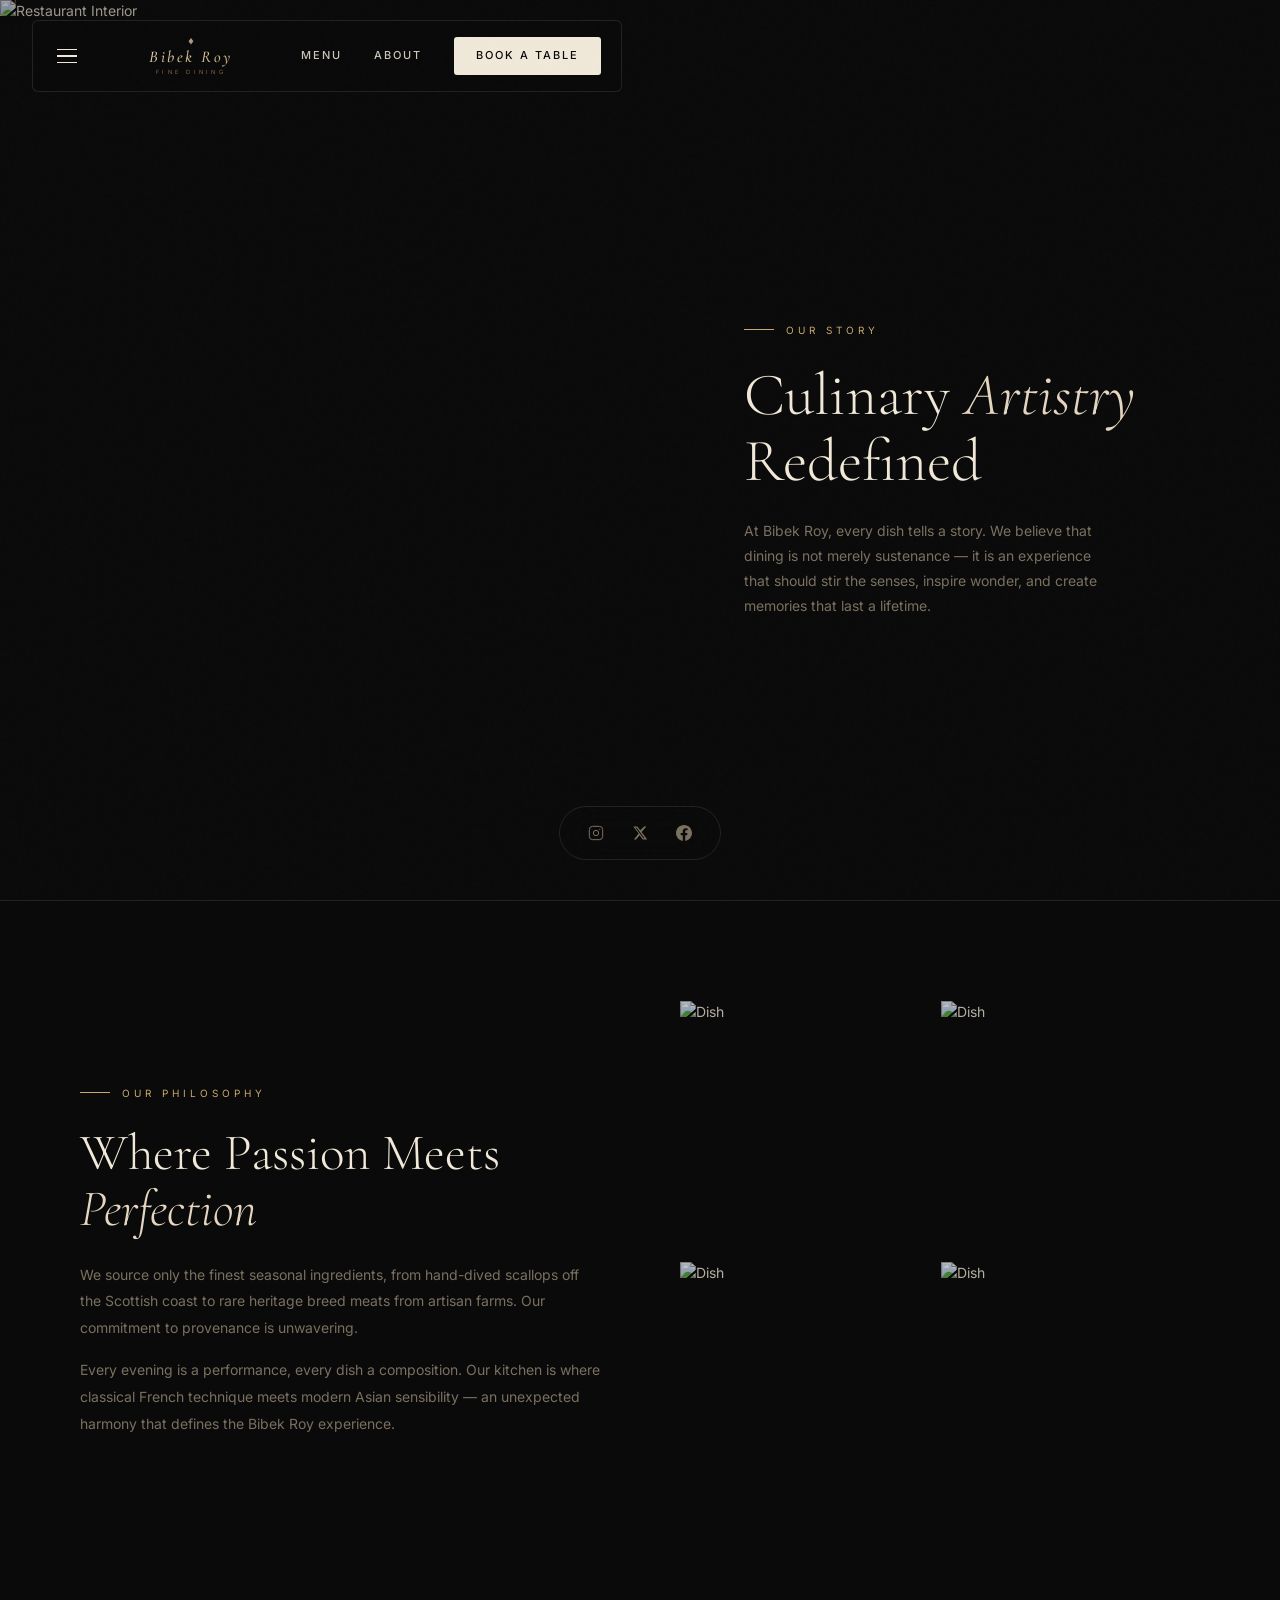
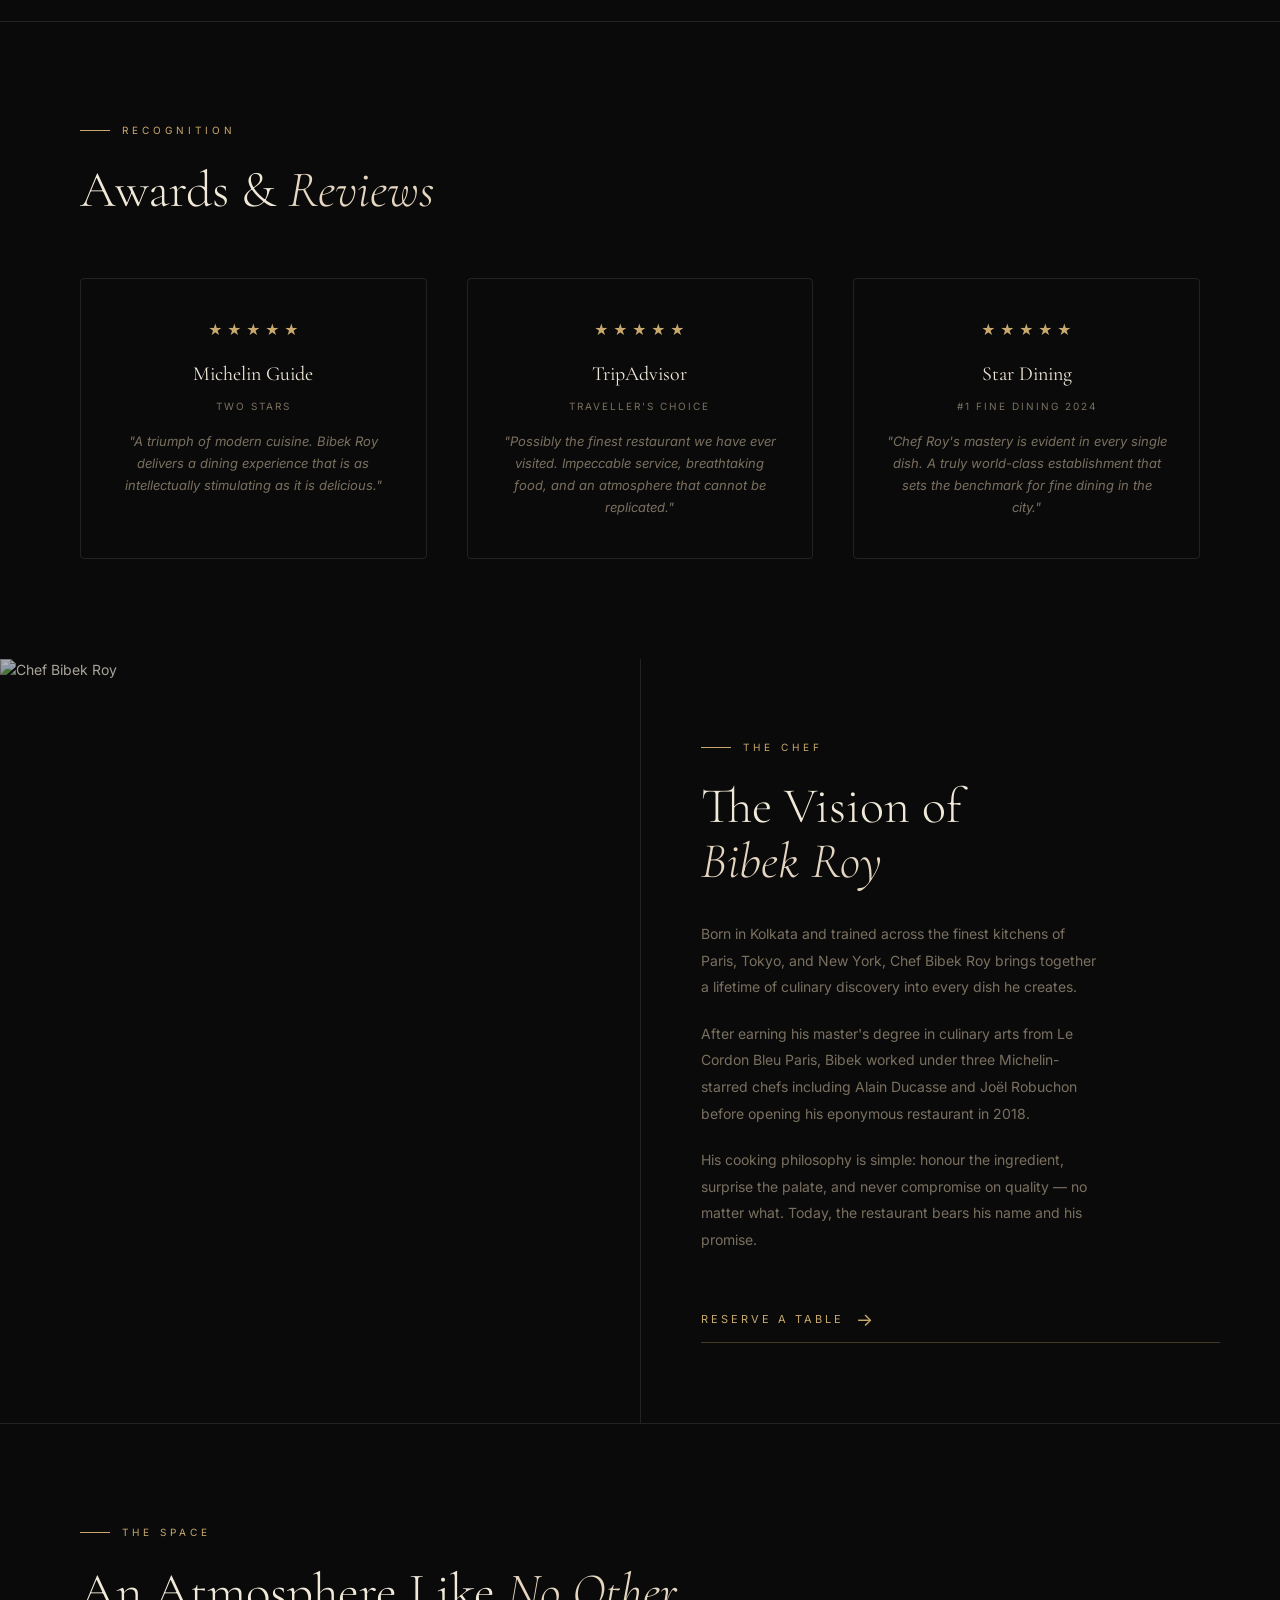
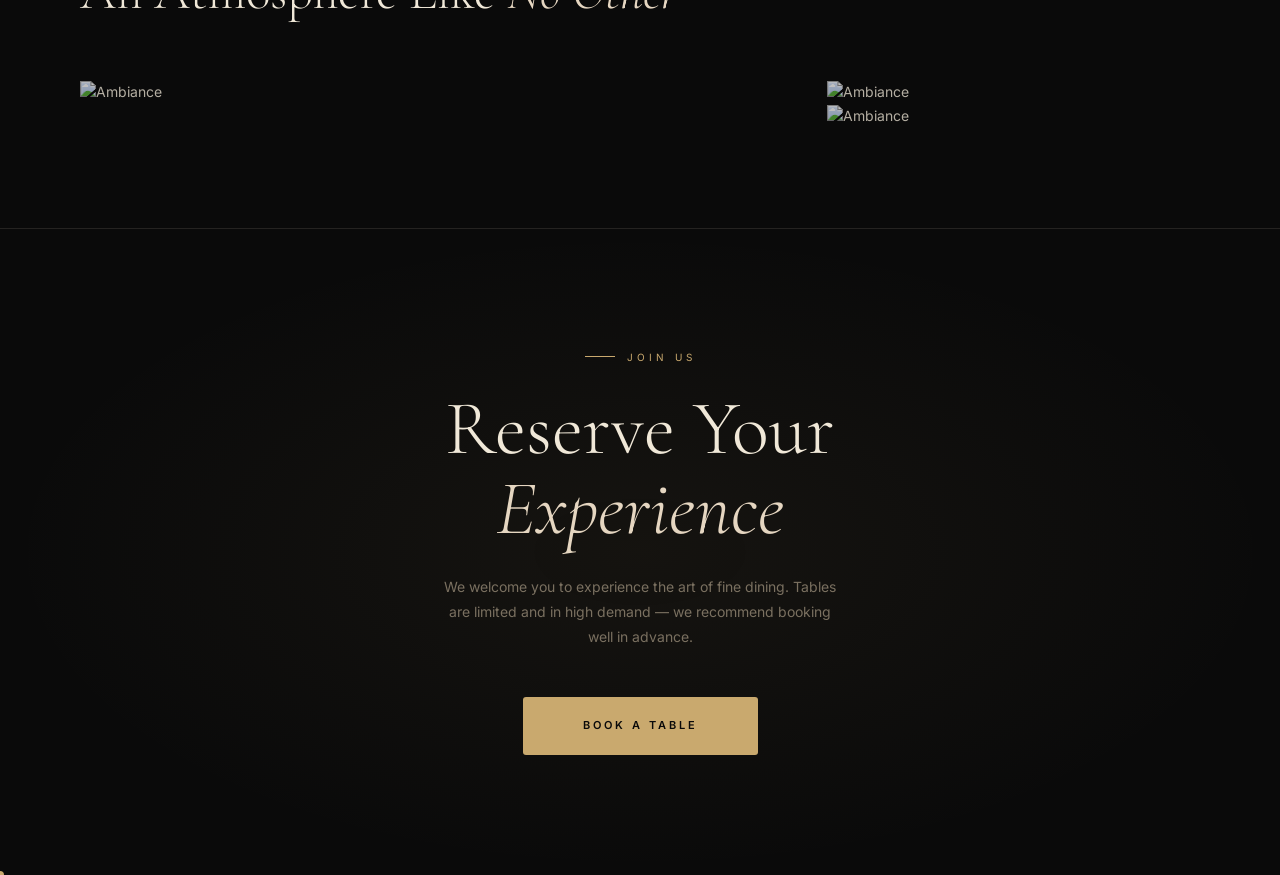
==== about.html @ 065e0c4d "Add files via upload" ====
<!DOCTYPE html>
<html lang="en">
<head>
  <meta charset="UTF-8">
  <meta name="viewport" content="width=device-width, initial-scale=1.0">
  <meta name="description" content="About Bibek Roy Fine Dining – Our story, our philosophy, our awards. Discover the passion behind every plate.">
  <title>About – Bibek Roy Fine Dining</title>
  <link rel="preconnect" href="https://fonts.googleapis.com">
  <link rel="preconnect" href="https://fonts.gstatic.com" crossorigin>
  <link href="https://fonts.googleapis.com/css2?family=Cormorant+Garamond:ital,wght@0,300;0,400;0,500;0,600;0,700;1,300;1,400;1,500&family=Inter:wght@300;400;500;600&family=EB+Garamond:ital,wght@0,400;0,500;1,400&display=swap" rel="stylesheet">
  <link rel="stylesheet" href="styles.css">
</head>
<body>

  <!-- Navigation -->
  <nav class="nav" id="main-nav">
    <div class="nav-inner">
      <button class="nav-hamburger" id="hamburger-btn" aria-label="Open menu">
        <span></span>
        <span></span>
        <span></span>
      </button>
      <a href="index.html" class="nav-logo">
        <svg class="logo-svg" viewBox="0 0 220 60" xmlns="http://www.w3.org/2000/svg">
          <defs>
            <linearGradient id="logoGrad" x1="0%" y1="0%" x2="100%" y2="100%">
              <stop offset="0%" style="stop-color:#E5D6C1"/>
              <stop offset="100%" style="stop-color:#C9A96E"/>
            </linearGradient>
          </defs>
          <line x1="10" y1="12" x2="60" y2="12" stroke="url(#logoGrad)" stroke-width="0.7" opacity="0.6"/>
          <line x1="160" y1="12" x2="210" y2="12" stroke="url(#logoGrad)" stroke-width="0.7" opacity="0.6"/>
          <polygon points="110,8 113,12 110,16 107,12" fill="url(#logoGrad)" opacity="0.8"/>
          <text x="110" y="37" font-family="Cormorant Garamond, serif" font-size="20" font-weight="500" font-style="italic" fill="url(#logoGrad)" text-anchor="middle" letter-spacing="3">Bibek Roy</text>
          <text x="110" y="52" font-family="Inter, sans-serif" font-size="7" font-weight="300" fill="#A08060" text-anchor="middle" letter-spacing="4">FINE DINING</text>
          <line x1="10" y1="57" x2="60" y2="57" stroke="url(#logoGrad)" stroke-width="0.5" opacity="0.4"/>
          <line x1="160" y1="57" x2="210" y2="57" stroke="url(#logoGrad)" stroke-width="0.5" opacity="0.4"/>
        </svg>
      </a>
      <div class="nav-links">
        <a href="menu.html" class="nav-link">MENU</a>
        <a href="about.html" class="nav-link">ABOUT</a>
        <a href="reservation.html" class="nav-btn">BOOK A TABLE</a>
      </div>
    </div>
  </nav>

  <!-- Full-Screen Menu Overlay -->
  <div class="menu-overlay" id="menu-overlay">
    <button class="menu-overlay-close" id="menu-overlay-close" aria-label="Close menu">✕</button>
    <div class="menu-overlay-inner">
      <nav class="menu-overlay-nav">
        <a href="index.html" class="overlay-link">Home</a>
        <a href="menu.html" class="overlay-link">Menu</a>
        <a href="about.html" class="overlay-link">About</a>
        <a href="reservation.html" class="overlay-link">Reservation</a>
      </nav>
      <div class="overlay-info">
        <p>Mon–Sun: 12:00 – 23:00</p>
        <p>+1 (555) 234-5678</p>
        <p>12 Gourmet Lane, New York</p>
      </div>
      <div class="overlay-social">
        <a href="#" aria-label="Instagram">
          <svg viewBox="0 0 24 24" fill="none" stroke="currentColor" stroke-width="1.5"><rect x="2" y="2" width="20" height="20" rx="5"/><circle cx="12" cy="12" r="4"/><circle cx="17.5" cy="6.5" r="0.8" fill="currentColor" stroke="none"/></svg>
        </a>
        <a href="#" aria-label="Twitter">
          <svg viewBox="0 0 24 24" fill="currentColor"><path d="M18.244 2.25h3.308l-7.227 8.26 8.502 11.24H16.17l-4.714-6.231-5.401 6.231H2.736l7.324-9.06L2 2.25h6.016l4.27 5.65 5.958-5.65Zm-1.161 17.52h1.833L7.084 4.126H5.117Z"/></svg>
        </a>
      </div>
    </div>
    <div class="overlay-image-side">
      <img src="images/ambiance_2.png" alt="Restaurant ambiance" loading="lazy">
    </div>
  </div>

  <!-- About Hero -->
  <section class="about-hero">
    <div class="about-hero-image">
      <img src="images/restaurant_interior.png" alt="Restaurant Interior">
    </div>
    <div class="about-hero-content">
      <span class="section-tag">OUR STORY</span>
      <h1>Culinary <em>Artistry</em><br>Redefined</h1>
      <p>At Bibek Roy, every dish tells a story. We believe that dining is not merely sustenance — it is an experience that should stir the senses, inspire wonder, and create memories that last a lifetime.</p>
    </div>
  </section>

  <!-- Philosophy Section -->
  <section style="padding: 100px 80px; border-top: 1px solid var(--border-subtle); display: grid; grid-template-columns: 1fr 1fr; gap: 80px; align-items: center;">
    <div class="reveal">
      <span class="section-tag">OUR PHILOSOPHY</span>
      <h2 style="font-family: var(--font-serif); font-size: clamp(36px, 4vw, 52px); font-weight: 300; color: var(--text-cream); line-height: 1.1; margin-bottom: 24px;">Where Passion Meets <em style="font-style:italic; color:var(--text-gold-light)">Perfection</em></h2>
      <p style="font-size: 14px; color: var(--text-muted); line-height: 1.9; margin-bottom: 16px;">We source only the finest seasonal ingredients, from hand-dived scallops off the Scottish coast to rare heritage breed meats from artisan farms. Our commitment to provenance is unwavering.</p>
      <p style="font-size: 14px; color: var(--text-muted); line-height: 1.9;">Every evening is a performance, every dish a composition. Our kitchen is where classical French technique meets modern Asian sensibility — an unexpected harmony that defines the Bibek Roy experience.</p>
    </div>
    <div class="reveal reveal-delay-2">
      <div style="display: grid; grid-template-columns: 1fr 1fr; gap: 2px;">
        <div style="overflow: hidden; aspect-ratio: 1;">
          <img src="images/dish_pasta.png" alt="Dish" style="width:100%; height:100%; object-fit:cover; filter:brightness(0.75); transition: transform 0.7s ease;">
        </div>
        <div style="overflow: hidden; aspect-ratio: 1;">
          <img src="images/dish_steak.png" alt="Dish" style="width:100%; height:100%; object-fit:cover; filter:brightness(0.75); transition: transform 0.7s ease;">
        </div>
        <div style="overflow: hidden; aspect-ratio: 1;">
          <img src="images/dish_seafood.png" alt="Dish" style="width:100%; height:100%; object-fit:cover; filter:brightness(0.75); transition: transform 0.7s ease;">
        </div>
        <div style="overflow: hidden; aspect-ratio: 1;">
          <img src="images/dish_cocktail.png" alt="Dish" style="width:100%; height:100%; object-fit:cover; filter:brightness(0.75); transition: transform 0.7s ease;">
        </div>
      </div>
    </div>
  </section>

  <!-- Awards Section -->
  <section class="awards-section">
    <div class="section-header reveal">
      <span class="section-tag">RECOGNITION</span>
      <h2>Awards & <em>Reviews</em></h2>
    </div>
    <div class="awards-grid">
      <div class="award-card reveal">
        <div class="award-stars">
          <span>★</span><span>★</span><span>★</span><span>★</span><span>★</span>
        </div>
        <div class="award-name">Michelin Guide</div>
        <div class="award-source" style="margin-bottom:16px;">TWO STARS</div>
        <p style="font-size:13px; color:var(--text-muted); line-height:1.7; font-style:italic;">"A triumph of modern cuisine. Bibek Roy delivers a dining experience that is as intellectually stimulating as it is delicious."</p>
      </div>
      <div class="award-card reveal reveal-delay-1">
        <div class="award-stars">
          <span>★</span><span>★</span><span>★</span><span>★</span><span>★</span>
        </div>
        <div class="award-name">TripAdvisor</div>
        <div class="award-source" style="margin-bottom:16px;">TRAVELLER'S CHOICE</div>
        <p style="font-size:13px; color:var(--text-muted); line-height:1.7; font-style:italic;">"Possibly the finest restaurant we have ever visited. Impeccable service, breathtaking food, and an atmosphere that cannot be replicated."</p>
      </div>
      <div class="award-card reveal reveal-delay-2">
        <div class="award-stars">
          <span>★</span><span>★</span><span>★</span><span>★</span><span>★</span>
        </div>
        <div class="award-name">Star Dining</div>
        <div class="award-source" style="margin-bottom:16px;">#1 FINE DINING 2024</div>
        <p style="font-size:13px; color:var(--text-muted); line-height:1.7; font-style:italic;">"Chef Roy's mastery is evident in every single dish. A truly world-class establishment that sets the benchmark for fine dining in the city."</p>
      </div>
    </div>
  </section>

  <!-- Our Story Section -->
  <section class="story-section">
    <div class="story-image">
      <img src="images/chef.png" alt="Chef Bibek Roy">
    </div>
    <div class="story-content">
      <span class="section-tag">THE CHEF</span>
      <h2>The Vision of<br><em>Bibek Roy</em></h2>
      <p>Born in Kolkata and trained across the finest kitchens of Paris, Tokyo, and New York, Chef Bibek Roy brings together a lifetime of culinary discovery into every dish he creates.</p>
      <p>After earning his master's degree in culinary arts from Le Cordon Bleu Paris, Bibek worked under three Michelin-starred chefs including Alain Ducasse and Joël Robuchon before opening his eponymous restaurant in 2018.</p>
      <p>His cooking philosophy is simple: honour the ingredient, surprise the palate, and never compromise on quality — no matter what. Today, the restaurant bears his name and his promise.</p>
      <a href="reservation.html" style="display:inline-flex; align-items:center; gap:12px; margin-top:32px; font-size:11px; letter-spacing:3px; color:var(--text-gold); border-bottom:1px solid var(--border-gold); padding-bottom:8px; transition:all 0.4s; text-decoration:none;">
        RESERVE A TABLE <span style="font-size:18px;">→</span>
      </a>
    </div>
  </section>

  <!-- Ambiance Section -->
  <section style="padding: 100px 80px; border-top: 1px solid var(--border-subtle);">
    <div class="section-header reveal">
      <span class="section-tag">THE SPACE</span>
      <h2>An Atmosphere Like <em>No Other</em></h2>
    </div>
    <div style="display: grid; grid-template-columns: 2fr 1fr; gap: 2px; margin-top: 60px;">
      <div style="overflow:hidden; max-height:500px;">
        <img src="images/ambiance_1.png" alt="Ambiance" style="width:100%; height:100%; object-fit:cover; filter:brightness(0.75); transition:transform 0.7s ease;" class="reveal" onmouseover="this.style.transform='scale(1.04)'" onmouseout="this.style.transform='scale(1)'">
      </div>
      <div style="display:flex; flex-direction:column; gap:2px;">
        <div style="overflow:hidden; flex:1;">
          <img src="images/ambiance_2.png" alt="Ambiance" style="width:100%; height:100%; object-fit:cover; filter:brightness(0.75); transition:transform 0.7s ease;" onmouseover="this.style.transform='scale(1.04)'" onmouseout="this.style.transform='scale(1)'">
        </div>
        <div style="overflow:hidden; flex:1;">
          <img src="images/ambiance_3.png" alt="Ambiance" style="width:100%; height:100%; object-fit:cover; filter:brightness(0.75); transition:transform 0.7s ease;" onmouseover="this.style.transform='scale(1.04)'" onmouseout="this.style.transform='scale(1)'">
        </div>
      </div>
    </div>
  </section>

  <!-- CTA Section -->
  <section style="padding: 120px 80px; text-align:center; border-top: 1px solid var(--border-subtle); background: radial-gradient(ellipse at center, rgba(201,169,110,0.06) 0%, transparent 70%);">
    <span class="section-tag reveal" style="justify-content:center;">JOIN US</span>
    <h2 class="reveal" style="font-family:var(--font-serif); font-size:clamp(48px, 6vw, 80px); font-weight:300; color:var(--text-cream); line-height:1.05; margin-bottom:24px;">Reserve Your<br><em style="font-style:italic; color:var(--text-gold-light)">Experience</em></h2>
    <p class="reveal" style="font-size:14px; color:var(--text-muted); max-width:400px; margin:0 auto 48px; line-height:1.8;">We welcome you to experience the art of fine dining. Tables are limited and in high demand — we recommend booking well in advance.</p>
    <a href="reservation.html" class="reveal" style="display:inline-block; background:var(--text-gold); color:var(--bg-primary); padding:20px 60px; font-family:var(--font-sans); font-size:11px; font-weight:600; letter-spacing:3px; border-radius:3px; transition:all 0.4s; text-decoration:none;" onmouseover="this.style.background='var(--text-gold-light)'; this.style.transform='translateY(-3px)'; this.style.boxShadow='0 20px 60px rgba(201,169,110,0.3)'" onmouseout="this.style.background='var(--text-gold)'; this.style.transform='none'; this.style.boxShadow='none'">BOOK A TABLE</a>
  </section>

  <!-- Social Sidebar -->
  <div class="social-sidebar">
    <a href="#" class="social-icon" aria-label="Instagram">
      <svg viewBox="0 0 24 24" fill="none" stroke="currentColor" stroke-width="1.5"><rect x="2" y="2" width="20" height="20" rx="5"/><circle cx="12" cy="12" r="4"/><circle cx="17.5" cy="6.5" r="0.8" fill="currentColor" stroke="none"/></svg>
    </a>
    <a href="#" class="social-icon" aria-label="Twitter/X">
      <svg viewBox="0 0 24 24" fill="currentColor"><path d="M18.244 2.25h3.308l-7.227 8.26 8.502 11.24H16.17l-4.714-6.231-5.401 6.231H2.736l7.324-9.06L2 2.25h6.016l4.27 5.65 5.958-5.65Zm-1.161 17.52h1.833L7.084 4.126H5.117Z"/></svg>
    </a>
    <a href="#" class="social-icon" aria-label="Facebook">
      <svg viewBox="0 0 24 24" fill="currentColor"><path d="M24 12.073c0-6.627-5.373-12-12-12s-12 5.373-12 12c0 5.99 4.388 10.954 10.125 11.854v-8.385H7.078v-3.47h3.047V9.43c0-3.007 1.792-4.669 4.533-4.669 1.312 0 2.686.235 2.686.235v2.953H15.83c-1.491 0-1.956.925-1.956 1.874v2.25h3.328l-.532 3.47h-2.796v8.385C19.612 23.027 24 18.062 24 12.073z"/></svg>
    </a>
  </div>


  <!-- Custom Cursor -->
  <div class="custom-cursor" id="cursor"></div>
  <div class="custom-cursor-ring" id="cursor-ring"></div>

  <script src="script.js"></script>
</body>
</html>
---- styles.css ----
/* ===========================
   BIBEK ROY – FINE DINING
   Global Styles & Design System
   =========================== */

:root {
  --bg-primary: #0a0a0a;
  --bg-secondary: #111111;
  --bg-card: #141414;
  --text-cream: #F0E8D8;
  --text-gold: #C9A96E;
  --text-gold-light: #E5D6C1;
  --text-muted: #7a7060;
  --text-white: #ffffff;
  --border-subtle: rgba(229, 214, 193, 0.12);
  --border-gold: rgba(201, 169, 110, 0.3);
  --font-serif: 'Cormorant Garamond', 'EB Garamond', Georgia, serif;
  --font-sans: 'Inter', -apple-system, sans-serif;
  --nav-height: 80px;
  --transition-base: 0.4s cubic-bezier(0.25, 0.46, 0.45, 0.94);
  --transition-slow: 0.7s cubic-bezier(0.25, 0.46, 0.45, 0.94);
}

*, *::before, *::after {
  box-sizing: border-box;
  margin: 0;
  padding: 0;
}

html {
  scroll-behavior: smooth;
}

body {
  background-color: var(--bg-primary);
  color: var(--text-cream);
  font-family: var(--font-sans);
  font-size: 14px;
  font-weight: 400;
  line-height: 1.6;
  overflow-x: hidden;
  -webkit-font-smoothing: antialiased;
  -moz-osx-font-smoothing: grayscale;
}

/* Grain texture overlay */
body::before {
  content: '';
  position: fixed;
  inset: 0;
  background-image: url("data:image/svg+xml,%3Csvg viewBox='0 0 256 256' xmlns='http://www.w3.org/2000/svg'%3E%3Cfilter id='noise'%3E%3CfeTurbulence type='fractalNoise' baseFrequency='0.9' numOctaves='4' stitchTiles='stitch'/%3E%3C/filter%3E%3Crect width='100%25' height='100%25' filter='url(%23noise)' opacity='0.04'/%3E%3C/svg%3E");
  pointer-events: none;
  z-index: 9999;
  opacity: 0.4;
}

img {
  display: block;
  max-width: 100%;
}

a {
  color: inherit;
  text-decoration: none;
}

/* =====================
   NAVIGATION
   ===================== */

.nav {
  position: fixed;
  top: 0;
  left: 0;
  right: 0;
  z-index: 100;
  height: var(--nav-height);
  padding: 20px 32px;
  display: flex;
  align-items: flex-start;
  pointer-events: none;
}

.nav-inner {
  display: inline-flex;
  align-items: center;
  gap: 20px;
  background: rgba(10, 10, 10, 0.88);
  backdrop-filter: blur(20px);
  -webkit-backdrop-filter: blur(20px);
  border: 1px solid var(--border-subtle);
  border-radius: 6px;
  padding: 10px 20px;
  pointer-events: all;
}

.nav-hamburger {
  background: none;
  border: none;
  cursor: pointer;
  padding: 4px;
  display: flex;
  flex-direction: column;
  gap: 5px;
  flex-shrink: 0;
}

.nav-hamburger span {
  display: block;
  width: 20px;
  height: 1.5px;
  background: var(--text-cream);
  transition: var(--transition-base);
  transform-origin: center;
}

.nav-hamburger.active span:nth-child(1) {
  transform: translateY(6.5px) rotate(45deg);
}
.nav-hamburger.active span:nth-child(2) {
  opacity: 0;
  transform: scaleX(0);
}
.nav-hamburger.active span:nth-child(3) {
  transform: translateY(-6.5px) rotate(-45deg);
}

.nav-logo {
  flex: 1;
  display: flex;
  align-items: center;
}

.logo-svg {
  width: 180px;
  height: 50px;
}

.nav-links {
  display: flex;
  align-items: center;
  gap: 32px;
  flex-shrink: 0;
}

.nav-link {
  font-family: var(--font-sans);
  font-size: 11px;
  font-weight: 500;
  letter-spacing: 2px;
  color: var(--text-cream);
  opacity: 0.85;
  transition: opacity var(--transition-base);
  position: relative;
}

.nav-link::after {
  content: '';
  position: absolute;
  bottom: -3px;
  left: 0;
  width: 0;
  height: 1px;
  background: var(--text-gold);
  transition: width var(--transition-base);
}

.nav-link:hover {
  opacity: 1;
}

.nav-link:hover::after {
  width: 100%;
}

.nav-btn {
  font-family: var(--font-sans);
  font-size: 11px;
  font-weight: 500;
  letter-spacing: 2px;
  color: var(--bg-primary);
  background: var(--text-cream);
  padding: 10px 22px;
  border-radius: 3px;
  transition: all var(--transition-base);
  white-space: nowrap;
}

.nav-btn:hover {
  background: var(--text-gold);
  color: var(--bg-primary);
  transform: translateY(-1px);
}

/* =====================
   MENU OVERLAY
   ===================== */

.menu-overlay {
  position: fixed;
  inset: 0;
  z-index: 200;
  display: grid;
  grid-template-columns: 1fr 1fr;
  background: var(--bg-primary);
  opacity: 0;
  pointer-events: none;
  transition: opacity var(--transition-slow);
}

.menu-overlay.open {
  opacity: 1;
  pointer-events: all;
}

.menu-overlay-inner {
  display: flex;
  flex-direction: column;
  justify-content: center;
  padding: 80px;
  gap: 48px;
}

.menu-overlay-close {
  position: absolute;
  top: 32px;
  right: 32px;
  background: none;
  border: none;
  color: var(--text-cream);
  font-size: 24px;
  cursor: pointer;
  opacity: 0.7;
  transition: opacity var(--transition-base), transform var(--transition-base);
  z-index: 10;
}

.menu-overlay-close:hover {
  opacity: 1;
  transform: rotate(90deg);
}

.menu-overlay-nav {
  display: flex;
  flex-direction: column;
  gap: 8px;
}

.overlay-link {
  font-family: var(--font-serif);
  font-size: clamp(40px, 6vw, 72px);
  font-weight: 300;
  color: var(--text-cream);
  letter-spacing: -1px;
  line-height: 1.1;
  position: relative;
  display: inline-block;
  transition: color var(--transition-base);
  transform: translateX(0);
  transition: transform var(--transition-base), color var(--transition-base);
}

.overlay-link::before {
  content: attr(data-num);
  font-family: var(--font-sans);
  font-size: 11px;
  color: var(--text-gold);
  letter-spacing: 2px;
  position: absolute;
  left: 0;
  top: 50%;
  transform: translateY(-50%) translateX(-30px);
  opacity: 0;
  transition: var(--transition-base);
}

.overlay-link:hover {
  color: var(--text-gold);
  transform: translateX(20px);
}

.overlay-info {
  display: flex;
  flex-direction: column;
  gap: 6px;
  border-top: 1px solid var(--border-subtle);
  padding-top: 24px;
  font-size: 12px;
  letter-spacing: 1px;
  color: var(--text-muted);
}

.overlay-social {
  display: flex;
  gap: 20px;
}

.overlay-social a {
  width: 40px;
  height: 40px;
  border: 1px solid var(--border-subtle);
  border-radius: 50%;
  display: flex;
  align-items: center;
  justify-content: center;
  color: var(--text-muted);
  transition: all var(--transition-base);
}

.overlay-social a svg {
  width: 16px;
  height: 16px;
}

.overlay-social a:hover {
  border-color: var(--text-gold);
  color: var(--text-gold);
}

.overlay-image-side {
  overflow: hidden;
}

.overlay-image-side img {
  width: 100%;
  height: 100%;
  object-fit: cover;
  opacity: 0.7;
}

/* =====================
   HERO SECTION
   ===================== */

.hero {
  display: grid;
  grid-template-columns: 65% 35%;
  min-height: 100vh;
  padding-top: 0;
}

.hero-left {
  position: relative;
  overflow: hidden;
  min-height: 100vh;
}

.hero-bg-image {
  position: absolute;
  inset: 0;
  width: 100%;
  height: 100%;
  object-fit: cover;
  transition: transform 8s ease;
}

.hero-left:hover .hero-bg-image {
  transform: scale(1.04);
}

.hero-left::after {
  content: '';
  position: absolute;
  inset: 0;
  background: linear-gradient(
    to bottom,
    rgba(0,0,0,0.1) 0%,
    rgba(0,0,0,0.3) 50%,
    rgba(0,0,0,0.7) 100%
  );
}

.hero-text-block {
  position: absolute;
  bottom: 80px;
  left: 60px;
  z-index: 2;
}

.hero-eyebrow {
  font-family: var(--font-sans);
  font-size: 11px;
  letter-spacing: 4px;
  color: var(--text-gold);
  display: block;
  margin-bottom: 16px;
  opacity: 0;
  transform: translateY(20px);
  animation: fadeUp 1s 0.5s forwards;
}

.hero-title {
  font-family: var(--font-serif);
  font-size: clamp(60px, 8vw, 110px);
  font-weight: 300;
  line-height: 0.95;
  color: var(--text-cream);
  letter-spacing: -2px;
  opacity: 0;
  transform: translateY(30px);
  animation: fadeUp 1s 0.8s forwards;
}

.hero-title em {
  font-style: italic;
  color: var(--text-gold-light);
}

.hero-scroll-indicator {
  position: absolute;
  bottom: 40px;
  right: 40px;
  z-index: 2;
  display: flex;
  flex-direction: column;
  align-items: center;
  gap: 8px;
  opacity: 0;
  animation: fadeIn 1s 1.5s forwards;
}

.hero-scroll-indicator span {
  font-size: 9px;
  letter-spacing: 3px;
  color: var(--text-muted);
  writing-mode: vertical-rl;
}

.scroll-line {
  width: 1px;
  height: 40px;
  background: linear-gradient(to bottom, var(--text-gold), transparent);
  animation: scrollPulse 2s ease-in-out infinite;
}

@keyframes scrollPulse {
  0%, 100% { opacity: 0.4; transform: scaleY(1); }
  50% { opacity: 1; transform: scaleY(1.3); }
}

/* Hero Right Cards */
.hero-right {
  display: flex;
  flex-direction: column;
  border-left: 1px solid var(--border-subtle);
}

.hero-card {
  position: relative;
  flex: 1;
  overflow: hidden;
  cursor: pointer;
  display: block;
}

.hero-card + .hero-card {
  border-top: 1px solid var(--border-subtle);
}

.hero-card-img {
  position: absolute;
  inset: 0;
  width: 100%;
  height: 100%;
  object-fit: cover;
  transition: transform var(--transition-slow), filter var(--transition-base);
  filter: brightness(0.55) saturate(0.7);
}

.hero-card::after {
  content: '';
  position: absolute;
  inset: 0;
  background: linear-gradient(135deg, rgba(0,0,0,0.4) 0%, rgba(0,0,0,0.1) 100%);
  transition: opacity var(--transition-base);
}

.hero-card:hover .hero-card-img {
  transform: scale(1.08);
  filter: brightness(0.7) saturate(0.9);
}

.hero-card:hover::after {
  opacity: 0.5;
}

.hero-card-content {
  position: absolute;
  bottom: 24px;
  left: 24px;
  right: 24px;
  z-index: 2;
  display: flex;
  align-items: center;
  justify-content: space-between;
}

.hero-card-label {
  font-family: var(--font-sans);
  font-size: 11px;
  font-weight: 500;
  letter-spacing: 3px;
  color: var(--text-cream);
  transition: color var(--transition-base);
}

.hero-card:hover .hero-card-label {
  color: var(--text-gold);
}

.hero-card-arrow {
  font-size: 18px;
  color: var(--text-cream);
  transition: transform var(--transition-base), color var(--transition-base);
}

.hero-card:hover .hero-card-arrow {
  transform: translateX(4px);
  color: var(--text-gold);
}

/* =====================
   SOCIAL SIDEBAR
   ===================== */

.social-sidebar {
  position: fixed;
  bottom: 40px;
  left: 50%;
  transform: translateX(-50%);
  z-index: 50;
  display: flex;
  gap: 12px;
  background: rgba(10, 10, 10, 0.8);
  backdrop-filter: blur(20px);
  border: 1px solid var(--border-subtle);
  border-radius: 50px;
  padding: 10px 20px;
}

.social-icon {
  width: 32px;
  height: 32px;
  display: flex;
  align-items: center;
  justify-content: center;
  color: var(--text-muted);
  transition: color var(--transition-base), transform var(--transition-base);
}

.social-icon svg {
  width: 16px;
  height: 16px;
}

.social-icon:hover {
  color: var(--text-gold);
  transform: translateY(-2px);
}

/* =====================
   ANIMATIONS
   ===================== */

@keyframes fadeUp {
  to {
    opacity: 1;
    transform: translateY(0);
  }
}

@keyframes fadeIn {
  to {
    opacity: 1;
  }
}

/* =====================
   MENU PAGE
   ===================== */

.page-layout {
  display: grid;
  grid-template-columns: 45% 55%;
  min-height: 100vh;
}

.page-sticky-side {
  position: sticky;
  top: 0;
  height: 100vh;
  overflow: hidden;
}

.page-sticky-side img {
  width: 100%;
  height: 100%;
  object-fit: cover;
  filter: brightness(0.6) saturate(0.8);
  transition: transform var(--transition-slow);
}

.sticky-overlay {
  position: absolute;
  inset: 0;
  display: flex;
  align-items: flex-end;
  padding: 60px;
  background: linear-gradient(to top, rgba(0,0,0,0.8) 0%, transparent 60%);
}

.sticky-title {
  font-family: var(--font-serif);
  font-size: clamp(50px, 7vw, 80px);
  font-weight: 300;
  letter-spacing: -2px;
  line-height: 1;
  color: var(--text-cream);
}

.sticky-title em {
  display: block;
  font-style: italic;
  color: var(--text-gold-light);
}

.page-scroll-content {
  padding: var(--nav-height) 0 0;
  border-left: 1px solid var(--border-subtle);
}

/* Menu categories */
.menu-header {
  padding: 60px 60px 40px;
  border-bottom: 1px solid var(--border-subtle);
}

.menu-header-text {
  font-family: var(--font-sans);
  font-size: 11px;
  letter-spacing: 3px;
  color: var(--text-gold);
  margin-bottom: 12px;
}

.menu-header h2 {
  font-family: var(--font-serif);
  font-size: 36px;
  font-weight: 400;
  color: var(--text-cream);
}

.menu-cats {
  display: flex;
  gap: 0;
  border-bottom: 1px solid var(--border-subtle);
  overflow-x: auto;
  scrollbar-width: none;
}

.menu-cats::-webkit-scrollbar {
  display: none;
}

.menu-cat-btn {
  font-family: var(--font-sans);
  font-size: 10px;
  letter-spacing: 2.5px;
  font-weight: 500;
  color: var(--text-muted);
  background: none;
  border: none;
  padding: 20px 32px;
  cursor: pointer;
  position: relative;
  white-space: nowrap;
  transition: color var(--transition-base);
}

.menu-cat-btn::after {
  content: '';
  position: absolute;
  bottom: 0;
  left: 0;
  right: 0;
  height: 2px;
  background: var(--text-gold);
  transform: scaleX(0);
  transition: transform var(--transition-base);
}

.menu-cat-btn.active {
  color: var(--text-cream);
}

.menu-cat-btn.active::after {
  transform: scaleX(1);
}

.menu-cat-btn:hover {
  color: var(--text-cream);
}

.menu-section {
  display: none;
  animation: fadeUp 0.5s forwards;
}

.menu-section.active {
  display: block;
}

.menu-item {
  display: grid;
  grid-template-columns: 1fr auto;
  gap: 20px;
  align-items: start;
  padding: 28px 60px;
  border-bottom: 1px solid var(--border-subtle);
  transition: background var(--transition-base);
}

.menu-item:hover {
  background: rgba(229, 214, 193, 0.03);
}

.menu-item-name {
  font-family: var(--font-serif);
  font-size: 20px;
  font-weight: 500;
  color: var(--text-cream);
  margin-bottom: 6px;
}

.menu-item-desc {
  font-size: 12px;
  color: var(--text-muted);
  line-height: 1.6;
  font-style: italic;
}

.menu-item-price {
  font-family: var(--font-serif);
  font-size: 18px;
  color: var(--text-gold);
  font-weight: 400;
  white-space: nowrap;
}

.menu-item-tag {
  display: inline-block;
  font-size: 9px;
  letter-spacing: 2px;
  color: var(--text-gold);
  border: 1px solid var(--border-gold);
  padding: 3px 8px;
  border-radius: 2px;
  margin-top: 8px;
}

/* =====================
   ABOUT PAGE
   ===================== */

.about-hero {
  min-height: 100vh;
  display: grid;
  grid-template-columns: 55% 45%;
}

.about-hero-image {
  position: relative;
  overflow: hidden;
}

.about-hero-image img {
  position: absolute;
  inset: 0;
  width: 100%;
  height: 100%;
  object-fit: cover;
  filter: brightness(0.65);
}

.about-hero-image::after {
  content: '';
  position: absolute;
  inset: 0;
  background: linear-gradient(to right, transparent 60%, var(--bg-primary));
}

.about-hero-content {
  display: flex;
  flex-direction: column;
  justify-content: center;
  padding: 120px 60px 80px 40px;
}

.section-tag {
  font-family: var(--font-sans);
  font-size: 10px;
  letter-spacing: 4px;
  color: var(--text-gold);
  margin-bottom: 24px;
  display: flex;
  align-items: center;
  gap: 12px;
}

.section-tag::before {
  content: '';
  display: block;
  width: 30px;
  height: 1px;
  background: var(--text-gold);
}

.about-hero-content h1 {
  font-family: var(--font-serif);
  font-size: clamp(40px, 5vw, 60px);
  font-weight: 300;
  line-height: 1.1;
  color: var(--text-cream);
  margin-bottom: 24px;
}

.about-hero-content h1 em {
  font-style: italic;
  color: var(--text-gold-light);
}

.about-hero-content p {
  font-size: 14px;
  color: var(--text-muted);
  line-height: 1.8;
  max-width: 360px;
}

/* Awards Section */
.awards-section {
  padding: 100px 80px;
  border-top: 1px solid var(--border-subtle);
}

.awards-grid {
  display: grid;
  grid-template-columns: repeat(3, 1fr);
  gap: 40px;
  margin-top: 60px;
}

.award-card {
  padding: 40px 32px;
  border: 1px solid var(--border-subtle);
  border-radius: 4px;
  text-align: center;
  transition: border-color var(--transition-base), background var(--transition-base);
}

.award-card:hover {
  border-color: var(--border-gold);
  background: rgba(201, 169, 110, 0.04);
}

.award-stars {
  display: flex;
  justify-content: center;
  gap: 4px;
  margin-bottom: 16px;
}

.award-stars span {
  color: var(--text-gold);
  font-size: 14px;
}

.award-name {
  font-family: var(--font-serif);
  font-size: 20px;
  color: var(--text-cream);
  margin-bottom: 8px;
}

.award-source {
  font-size: 10px;
  letter-spacing: 2px;
  color: var(--text-muted);
}

/* Story Section */
.story-section {
  padding: 0;
  display: grid;
  grid-template-columns: 1fr 1fr;
  min-height: 70vh;
}

.story-image {
  overflow: hidden;
}

.story-image img {
  width: 100%;
  height: 100%;
  object-fit: cover;
  filter: brightness(0.7) saturate(0.8);
  transition: transform var(--transition-slow);
}

.story-image:hover img {
  transform: scale(1.04);
}

.story-content {
  padding: 80px 60px;
  display: flex;
  flex-direction: column;
  justify-content: center;
  border-left: 1px solid var(--border-subtle);
}

.story-content h2 {
  font-family: var(--font-serif);
  font-size: clamp(36px, 4vw, 50px);
  font-weight: 300;
  line-height: 1.1;
  color: var(--text-cream);
  margin-bottom: 32px;
}

.story-content h2 em {
  font-style: italic;
  color: var(--text-gold-light);
}

.story-content p {
  font-size: 14px;
  color: var(--text-muted);
  line-height: 1.9;
  margin-bottom: 20px;
  max-width: 400px;
}

/* Team Section */
.team-section {
  padding: 100px 80px;
  border-top: 1px solid var(--border-subtle);
}

.team-grid {
  display: grid;
  grid-template-columns: repeat(2, 1fr);
  gap: 2px;
  margin-top: 60px;
}

.team-card {
  position: relative;
  overflow: hidden;
  aspect-ratio: 3/4;
}

.team-card img {
  width: 100%;
  height: 100%;
  object-fit: cover;
  filter: brightness(0.65) saturate(0.7);
  transition: transform var(--transition-slow), filter var(--transition-base);
}

.team-card:hover img {
  transform: scale(1.06);
  filter: brightness(0.75) saturate(0.9);
}

.team-card-info {
  position: absolute;
  bottom: 0;
  left: 0;
  right: 0;
  padding: 32px 28px;
  background: linear-gradient(to top, rgba(0,0,0,0.85) 0%, transparent 100%);
}

.team-card-name {
  font-family: var(--font-serif);
  font-size: 22px;
  color: var(--text-cream);
  margin-bottom: 4px;
}

.team-card-role {
  font-size: 10px;
  letter-spacing: 2px;
  color: var(--text-gold);
}

/* =====================
   RESERVATION PAGE
   ===================== */

.reservation-page {
  display: grid;
  grid-template-columns: 45% 55%;
  min-height: 100vh;
}

.reservation-image-side {
  position: sticky;
  top: 0;
  height: 100vh;
  overflow: hidden;
}

.reservation-image-side img {
  width: 100%;
  height: 100%;
  object-fit: cover;
  filter: brightness(0.55);
}

.reservation-content-side {
  padding: 0;
  border-left: 1px solid var(--border-subtle);
  display: flex;
  flex-direction: column;
}

.reservation-header {
  padding: 120px 60px 60px;
  border-bottom: 1px solid var(--border-subtle);
}

.reservation-header h1 {
  font-family: var(--font-serif);
  font-size: clamp(40px, 5vw, 64px);
  font-weight: 300;
  color: var(--text-cream);
  line-height: 1.05;
  margin-bottom: 20px;
}

.reservation-header h1 em {
  font-style: italic;
  color: var(--text-gold-light);
}

.reservation-header p {
  font-size: 14px;
  color: var(--text-muted);
  line-height: 1.7;
  max-width: 380px;
}

/* Booking Form */
.booking-form {
  padding: 60px;
  flex: 1;
}

.form-grid {
  display: grid;
  grid-template-columns: 1fr 1fr;
  gap: 20px;
  margin-bottom: 20px;
}

.form-group {
  display: flex;
  flex-direction: column;
  gap: 8px;
}

.form-group.full {
  grid-column: 1 / -1;
}

.form-label {
  font-family: var(--font-sans);
  font-size: 9px;
  letter-spacing: 3px;
  color: var(--text-muted);
  text-transform: uppercase;
}

.form-input,
.form-select,
.form-textarea {
  background: rgba(229, 214, 193, 0.04);
  border: 1px solid var(--border-subtle);
  border-radius: 3px;
  padding: 14px 16px;
  color: var(--text-cream);
  font-family: var(--font-sans);
  font-size: 13px;
  transition: border-color var(--transition-base), background var(--transition-base);
  width: 100%;
  outline: none;
  appearance: none;
  -webkit-appearance: none;
}

.form-select {
  cursor: pointer;
  background-image: url("data:image/svg+xml,%3Csvg xmlns='http://www.w3.org/2000/svg' viewBox='0 0 24 24' fill='none' stroke='%237a7060' stroke-width='2'%3E%3Cpath d='M6 9l6 6 6-6'/%3E%3C/svg%3E");
  background-repeat: no-repeat;
  background-position: right 14px center;
  background-size: 16px;
  padding-right: 40px;
}

.form-select option {
  background: var(--bg-primary);
  color: var(--text-cream);
}

.form-input:focus,
.form-select:focus,
.form-textarea:focus {
  border-color: var(--text-gold);
  background: rgba(201, 169, 110, 0.06);
}

.form-input::placeholder,
.form-textarea::placeholder {
  color: var(--text-muted);
  opacity: 0.6;
}

.form-textarea {
  resize: vertical;
  min-height: 100px;
}

.form-submit-group {
  margin-top: 32px;
  display: flex;
  align-items: center;
  gap: 24px;
}

.form-submit-btn {
  background: var(--text-gold);
  color: var(--bg-primary);
  border: none;
  padding: 18px 48px;
  font-family: var(--font-sans);
  font-size: 11px;
  font-weight: 600;
  letter-spacing: 3px;
  cursor: pointer;
  border-radius: 3px;
  transition: all var(--transition-base);
  position: relative;
  overflow: hidden;
}

.form-submit-btn::before {
  content: '';
  position: absolute;
  top: 50%;
  left: 50%;
  width: 0;
  height: 0;
  background: rgba(255,255,255,0.15);
  border-radius: 50%;
  transform: translate(-50%, -50%);
  transition: width 0.6s, height 0.6s;
}

.form-submit-btn:hover::before {
  width: 300px;
  height: 300px;
}

.form-submit-btn:hover {
  background: var(--text-gold-light);
  transform: translateY(-2px);
  box-shadow: 0 12px 40px rgba(201, 169, 110, 0.3);
}

.form-note {
  font-size: 11px;
  color: var(--text-muted);
  line-height: 1.6;
}

/* Booking info cards */
.booking-info-cards {
  padding: 0 60px 60px;
  display: grid;
  grid-template-columns: repeat(3, 1fr);
  gap: 16px;
}

.booking-info-card {
  padding: 24px 20px;
  border: 1px solid var(--border-subtle);
  border-radius: 3px;
}

.booking-info-card-icon {
  font-size: 20px;
  margin-bottom: 12px;
  color: var(--text-gold);
}

.booking-info-card-title {
  font-size: 10px;
  letter-spacing: 2px;
  color: var(--text-gold);
  margin-bottom: 6px;
}

.booking-info-card-text {
  font-size: 12px;
  color: var(--text-muted);
  line-height: 1.6;
}

/* Success Message */
.form-success {
  display: none;
  text-align: center;
  padding: 40px;
  flex-direction: column;
  align-items: center;
  gap: 16px;
}

.form-success.show {
  display: flex;
}

.success-icon {
  width: 60px;
  height: 60px;
  border: 1px solid var(--text-gold);
  border-radius: 50%;
  display: flex;
  align-items: center;
  justify-content: center;
  font-size: 24px;
  color: var(--text-gold);
  animation: scaleIn 0.5s cubic-bezier(0.34, 1.56, 0.64, 1);
}

@keyframes scaleIn {
  from { transform: scale(0); opacity: 0; }
  to { transform: scale(1); opacity: 1; }
}

.form-success h3 {
  font-family: var(--font-serif);
  font-size: 32px;
  font-weight: 400;
  color: var(--text-cream);
}

.form-success p {
  font-size: 13px;
  color: var(--text-muted);
  max-width: 300px;
  line-height: 1.7;
}

/* =====================
   PAGE SECTIONS (SHARED)
   ===================== */

.section-header {
  margin-bottom: 48px;
}

.section-header h2 {
  font-family: var(--font-serif);
  font-size: clamp(36px, 4vw, 52px);
  font-weight: 300;
  color: var(--text-cream);
  line-height: 1.1;
}

.section-header h2 em {
  font-style: italic;
  color: var(--text-gold-light);
}

/* =====================
   FOOTER
   ===================== */

.footer {
  border-top: 1px solid var(--border-subtle);
  padding: 60px 80px;
  display: grid;
  grid-template-columns: 1fr 1fr 1fr;
  gap: 40px;
  align-items: start;
}

.footer-brand .logo-svg {
  margin-bottom: 20px;
}

.footer-brand p {
  font-size: 12px;
  color: var(--text-muted);
  line-height: 1.7;
  max-width: 220px;
}

.footer-nav h4,
.footer-contact h4 {
  font-size: 10px;
  letter-spacing: 3px;
  color: var(--text-gold);
  margin-bottom: 20px;
}

.footer-nav ul {
  list-style: none;
  display: flex;
  flex-direction: column;
  gap: 10px;
}

.footer-nav ul a {
  font-size: 13px;
  color: var(--text-muted);
  transition: color var(--transition-base);
}

.footer-nav ul a:hover {
  color: var(--text-cream);
}

.footer-contact p {
  font-size: 13px;
  color: var(--text-muted);
  margin-bottom: 8px;
  line-height: 1.6;
}

.footer-bottom {
  border-top: 1px solid var(--border-subtle);
  padding: 20px 80px;
  display: flex;
  justify-content: space-between;
  align-items: center;
  font-size: 11px;
  color: var(--text-muted);
}

/* =====================
   SCROLL REVEAL
   ===================== */

.reveal {
  opacity: 0;
  transform: translateY(30px);
  transition: opacity 0.8s cubic-bezier(0.25, 0.46, 0.45, 0.94),
              transform 0.8s cubic-bezier(0.25, 0.46, 0.45, 0.94);
}

.reveal.visible {
  opacity: 1;
  transform: translateY(0);
}

.reveal-delay-1 { transition-delay: 0.1s; }
.reveal-delay-2 { transition-delay: 0.2s; }
.reveal-delay-3 { transition-delay: 0.3s; }
.reveal-delay-4 { transition-delay: 0.4s; }

/* =====================
   CURSOR
   ===================== */

.custom-cursor {
  width: 8px;
  height: 8px;
  background: var(--text-gold);
  border-radius: 50%;
  position: fixed;
  pointer-events: none;
  z-index: 9998;
  transition: transform 0.15s ease;
  transform: translate(-50%, -50%);
}

.custom-cursor-ring {
  width: 32px;
  height: 32px;
  border: 1px solid rgba(201, 169, 110, 0.4);
  border-radius: 50%;
  position: fixed;
  pointer-events: none;
  z-index: 9997;
  transition: transform 0.5s ease, width 0.3s ease, height 0.3s ease, opacity 0.3s ease;
  transform: translate(-50%, -50%);
}

.custom-cursor.hover {
  transform: translate(-50%, -50%) scale(0);
}

.custom-cursor-ring.hover {
  width: 60px;
  height: 60px;
  border-color: rgba(201, 169, 110, 0.6);
}

/* =====================
   RESPONSIVE
   ===================== */

@media (max-width: 1024px) {
  .page-layout,
  .hero,
  .about-hero,
  .reservation-page,
  .story-section {
    grid-template-columns: 1fr;
  }

  .page-sticky-side,
  .reservation-image-side,
  .about-hero-image {
    position: relative;
    height: 50vh;
  }

  .hero-right {
    flex-direction: row;
    border-left: none;
    border-top: 1px solid var(--border-subtle);
  }

  .hero-card + .hero-card {
    border-top: none;
    border-left: 1px solid var(--border-subtle);
  }

  .footer {
    grid-template-columns: 1fr 1fr;
    padding: 60px 40px;
  }

  .footer-brand {
    grid-column: 1 / -1;
  }
}

@media (max-width: 768px) {
  .nav {
    padding: 0 16px;
  }

  .nav-links {
    display: none;
  }

  .hero {
    grid-template-columns: 1fr;
    min-height: 100dvh;
  }

  .hero-left {
    min-height: 60vh;
  }

  .hero-right {
    flex-direction: column;
    min-height: 40vh;
  }

  .hero-card + .hero-card {
    border-top: 1px solid var(--border-subtle);
    border-left: none;
  }

  .menu-item {
    padding: 24px 32px;
  }

  .menu-header {
    padding: 40px 32px 20px;
  }

  .awards-grid {
    grid-template-columns: 1fr;
  }

  .team-grid {
    grid-template-columns: 1fr;
  }

  .booking-form {
    padding: 40px 32px;
  }

  .booking-info-cards {
    padding: 0 32px 40px;
    grid-template-columns: 1fr;
  }

  .form-grid {
    grid-template-columns: 1fr;
  }

  .footer {
    grid-template-columns: 1fr;
    padding: 40px 32px;
  }

  .footer-bottom {
    padding: 20px 32px;
    flex-direction: column;
    gap: 8px;
    text-align: center;
  }

  .menu-overlay {
    grid-template-columns: 1fr;
  }

  .overlay-image-side {
    display: none;
  }

  .menu-overlay-inner {
    padding: 60px 40px;
  }

  .awards-section,
  .team-section {
    padding: 60px 32px;
  }

  .story-section {
    grid-template-columns: 1fr;
  }

  .story-content {
    padding: 40px 32px;
  }

  .reservation-header {
    padding: 100px 32px 40px;
  }
}
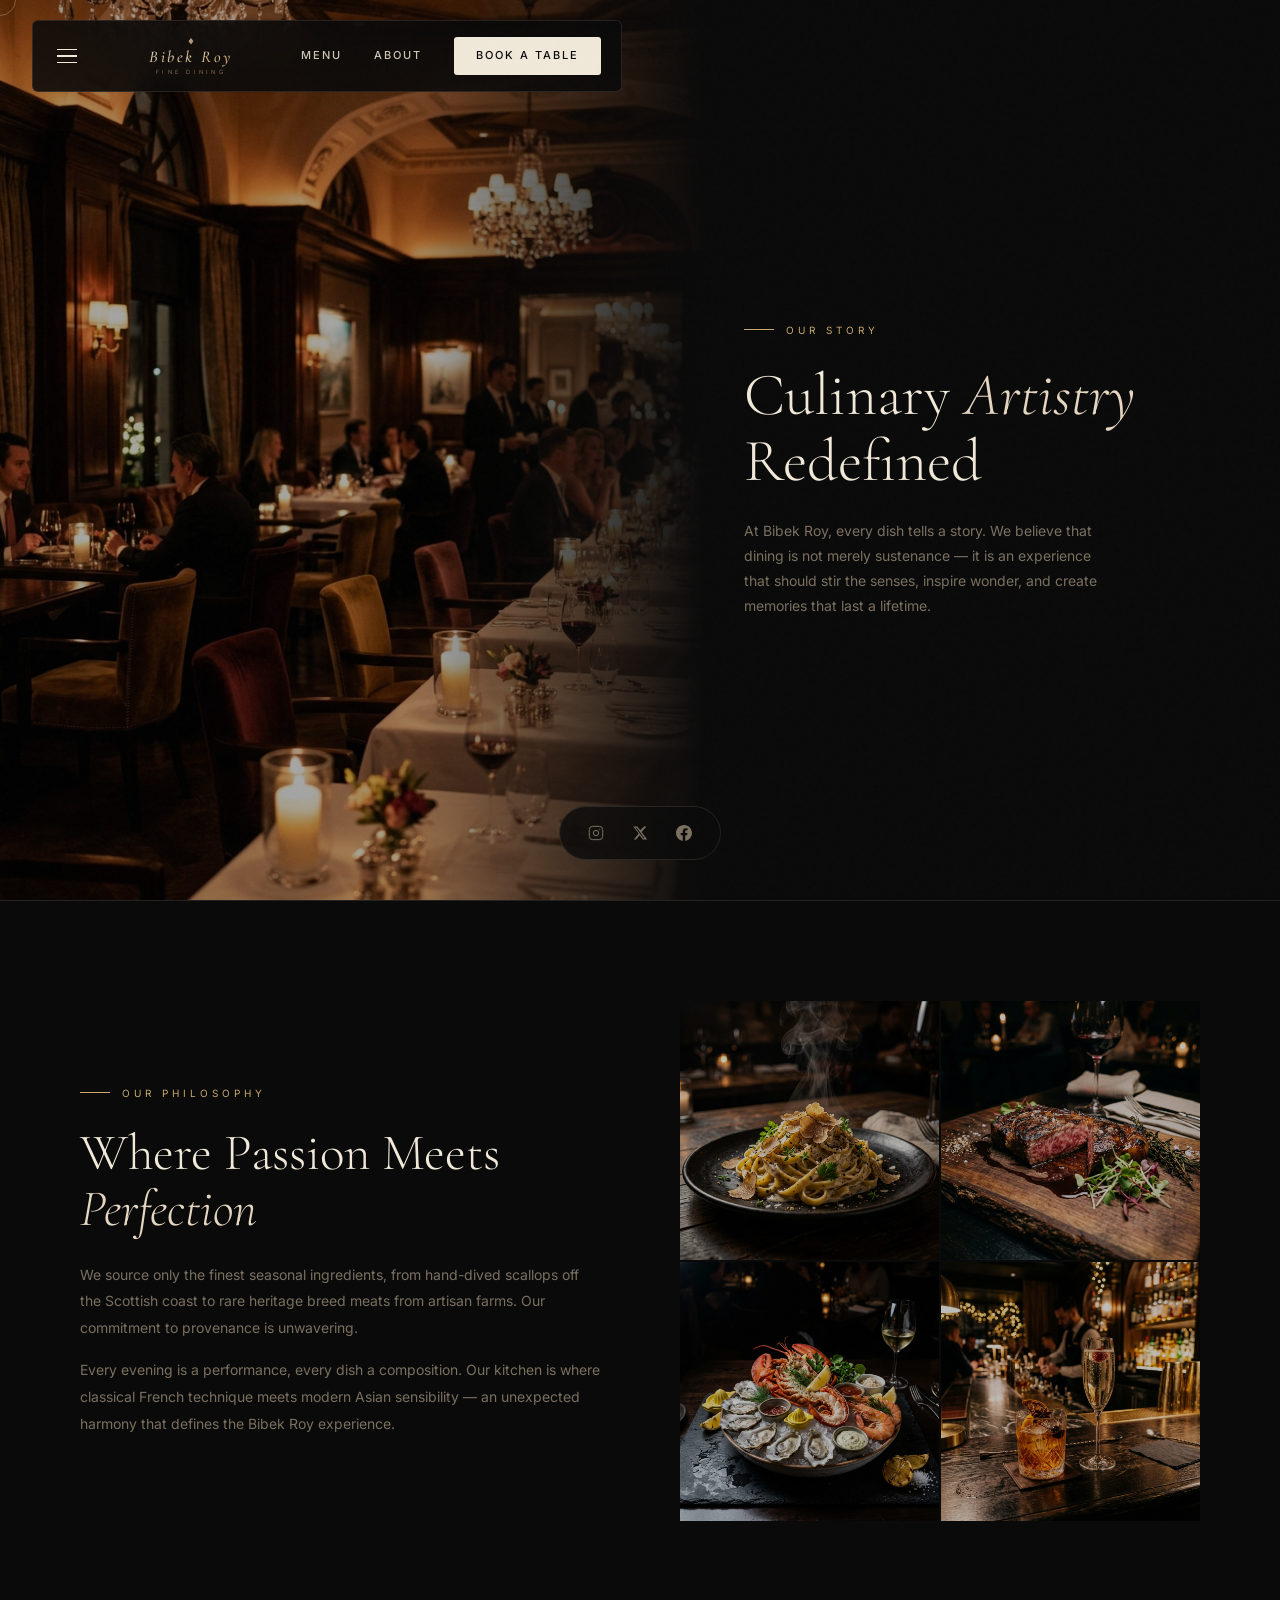
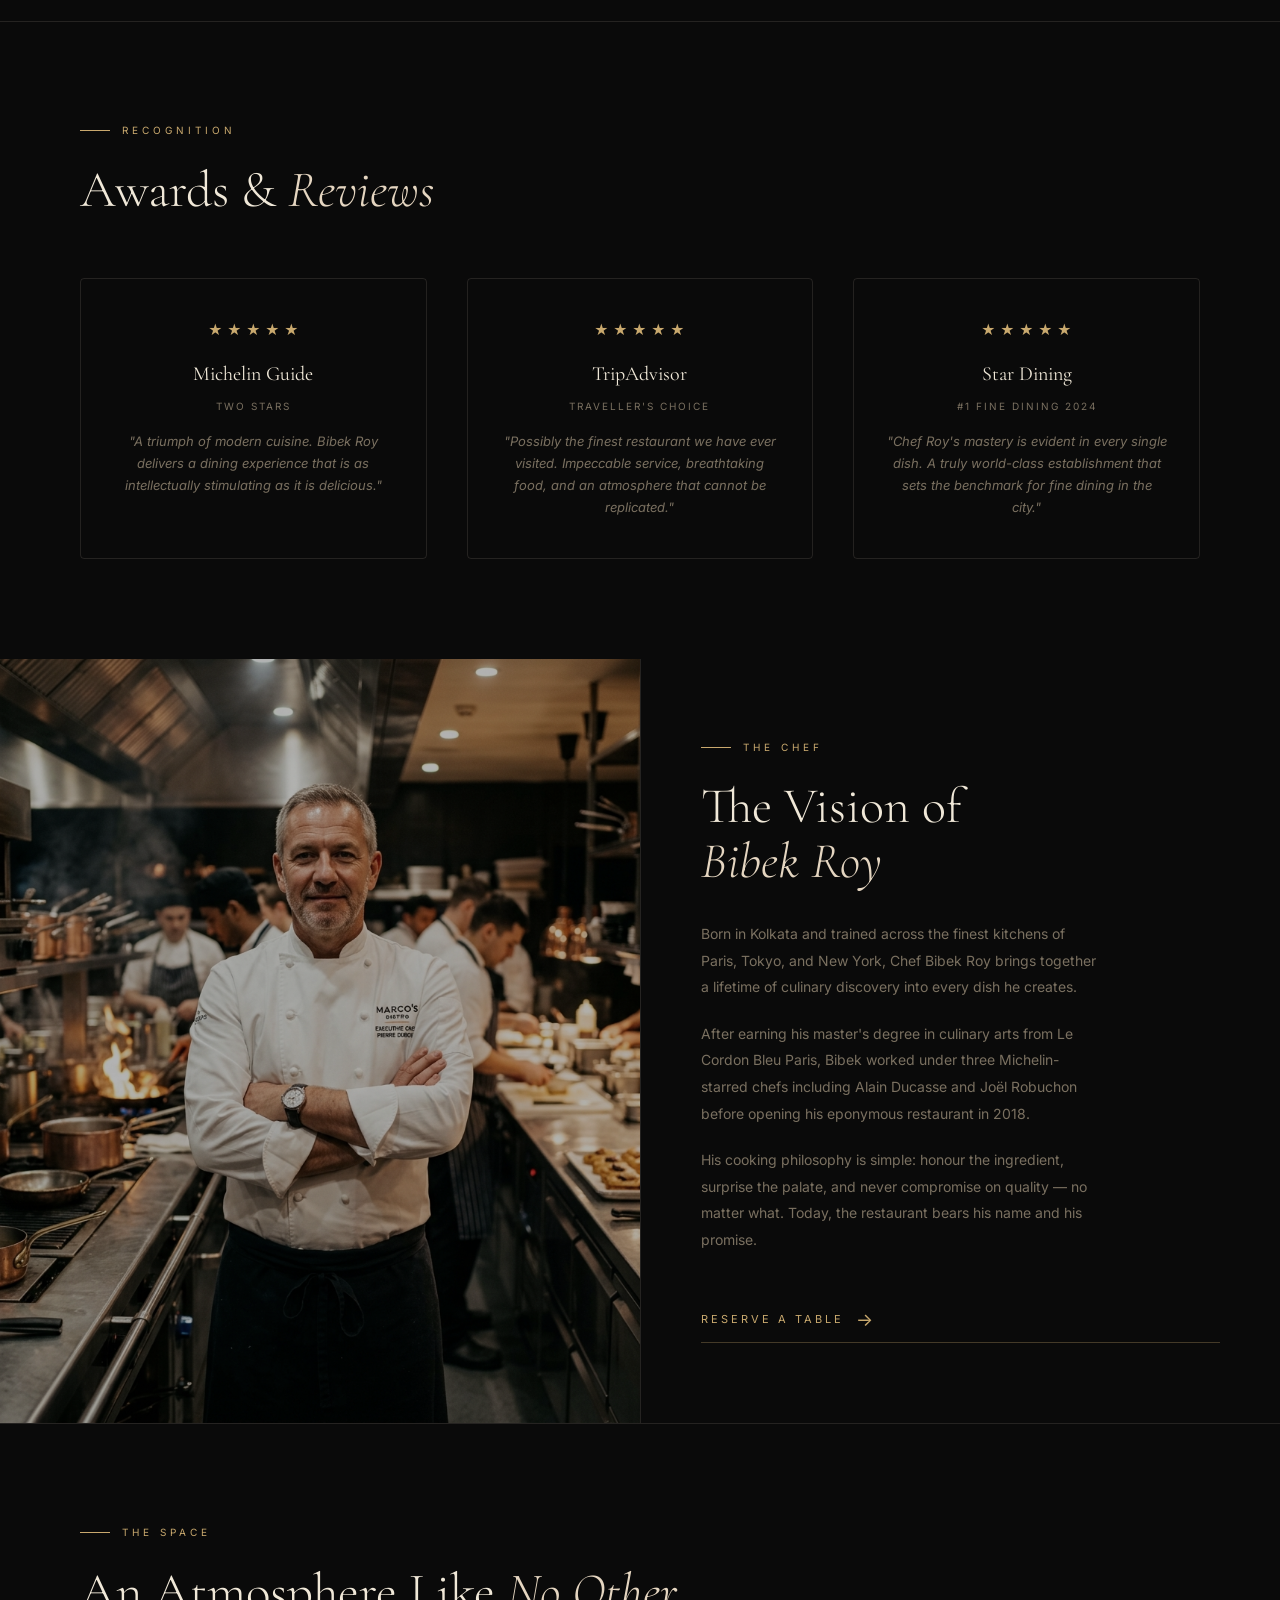
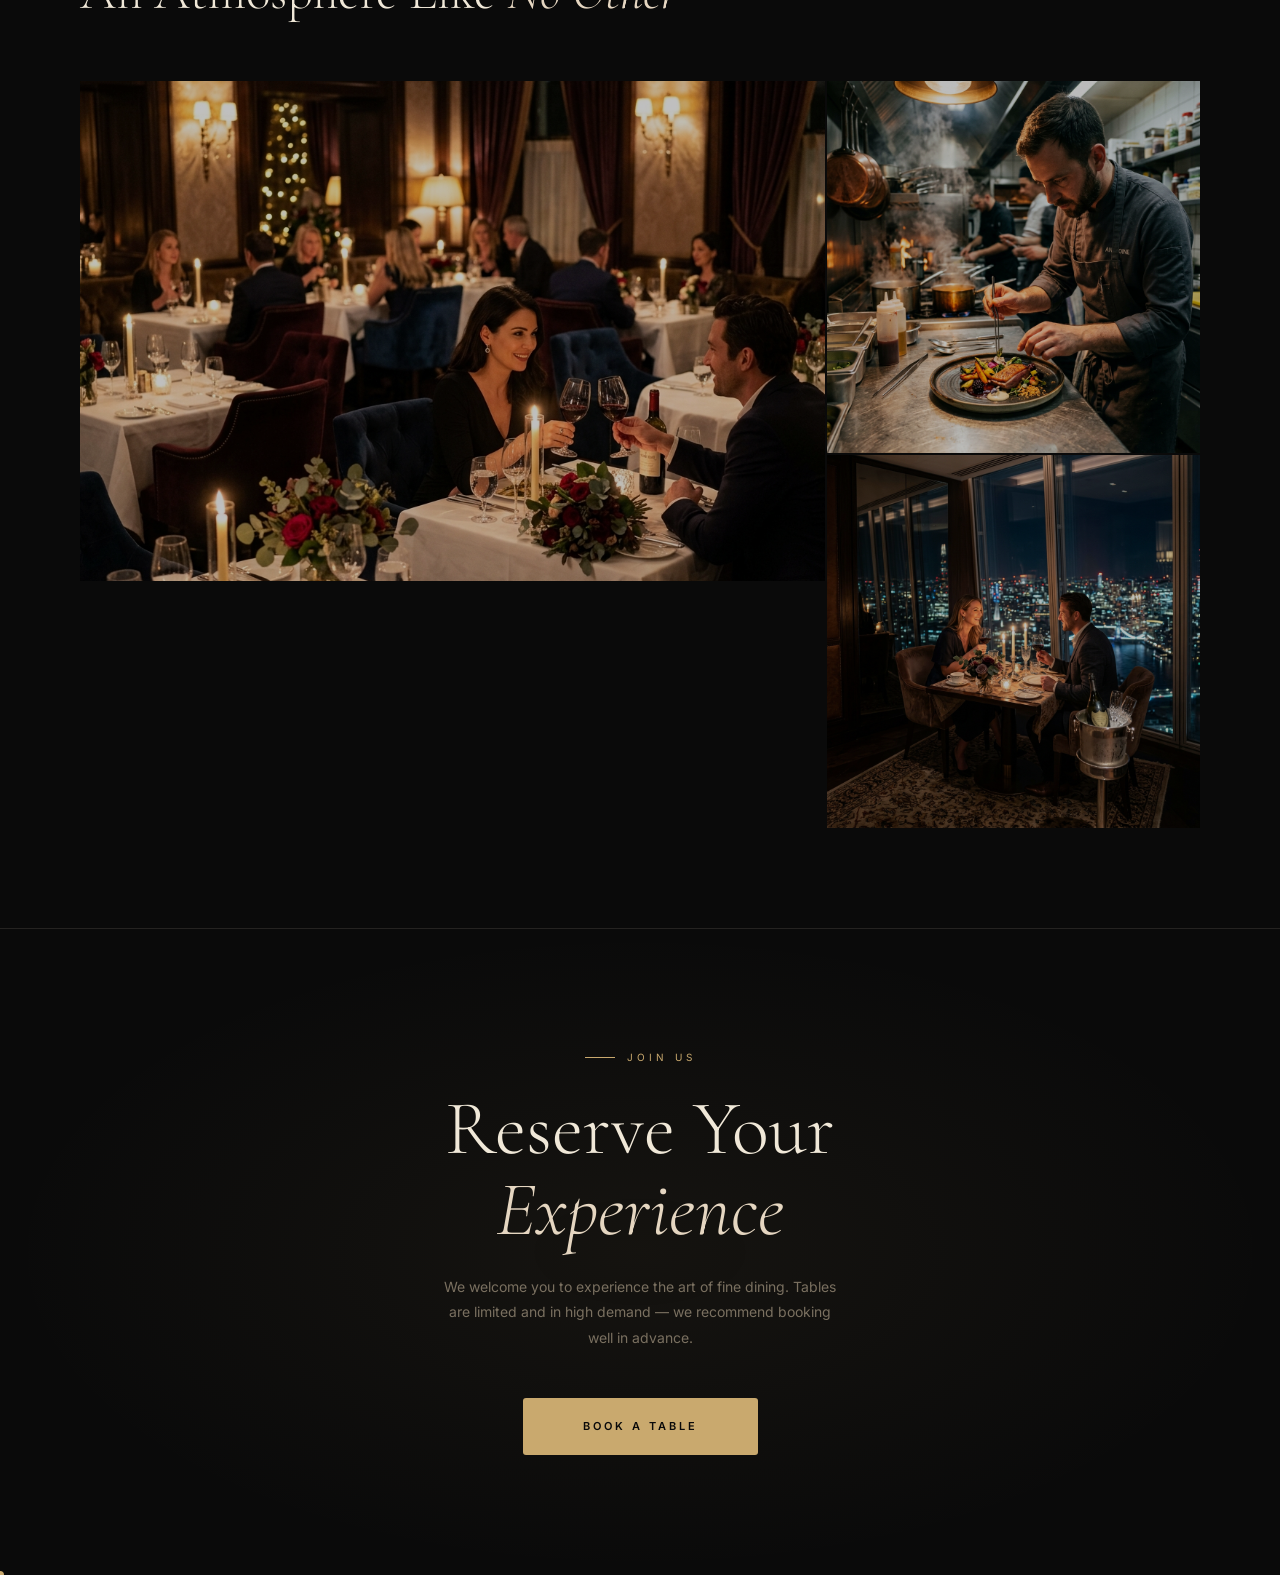
==== commit c4f57215: "fix: remove incorrect images/ path prefix to connect images to HTML sections Agent-Logs-Url: https:/" ====
--- a/about.html
+++ b/about.html
@@ -70,14 +70,14 @@
       </div>
     </div>
     <div class="overlay-image-side">
-      <img src="images/ambiance_2.png" alt="Restaurant ambiance" loading="lazy">
+      <img src="ambiance_2.png" alt="Restaurant ambiance" loading="lazy">
     </div>
   </div>
 
   <!-- About Hero -->
   <section class="about-hero">
     <div class="about-hero-image">
-      <img src="images/restaurant_interior.png" alt="Restaurant Interior">
+      <img src="restaurant_interior.png" alt="Restaurant Interior">
     </div>
     <div class="about-hero-content">
       <span class="section-tag">OUR STORY</span>
@@ -97,16 +97,16 @@
     <div class="reveal reveal-delay-2">
       <div style="display: grid; grid-template-columns: 1fr 1fr; gap: 2px;">
         <div style="overflow: hidden; aspect-ratio: 1;">
-          <img src="images/dish_pasta.png" alt="Dish" style="width:100%; height:100%; object-fit:cover; filter:brightness(0.75); transition: transform 0.7s ease;">
-        </div>
-        <div style="overflow: hidden; aspect-ratio: 1;">
-          <img src="images/dish_steak.png" alt="Dish" style="width:100%; height:100%; object-fit:cover; filter:brightness(0.75); transition: transform 0.7s ease;">
-        </div>
-        <div style="overflow: hidden; aspect-ratio: 1;">
-          <img src="images/dish_seafood.png" alt="Dish" style="width:100%; height:100%; object-fit:cover; filter:brightness(0.75); transition: transform 0.7s ease;">
-        </div>
-        <div style="overflow: hidden; aspect-ratio: 1;">
-          <img src="images/dish_cocktail.png" alt="Dish" style="width:100%; height:100%; object-fit:cover; filter:brightness(0.75); transition: transform 0.7s ease;">
+          <img src="dish_pasta.png" alt="Dish" style="width:100%; height:100%; object-fit:cover; filter:brightness(0.75); transition: transform 0.7s ease;">
+        </div>
+        <div style="overflow: hidden; aspect-ratio: 1;">
+          <img src="dish_steak.png" alt="Dish" style="width:100%; height:100%; object-fit:cover; filter:brightness(0.75); transition: transform 0.7s ease;">
+        </div>
+        <div style="overflow: hidden; aspect-ratio: 1;">
+          <img src="dish_seafood.png" alt="Dish" style="width:100%; height:100%; object-fit:cover; filter:brightness(0.75); transition: transform 0.7s ease;">
+        </div>
+        <div style="overflow: hidden; aspect-ratio: 1;">
+          <img src="dish_cocktail.png" alt="Dish" style="width:100%; height:100%; object-fit:cover; filter:brightness(0.75); transition: transform 0.7s ease;">
         </div>
       </div>
     </div>
@@ -149,7 +149,7 @@
   <!-- Our Story Section -->
   <section class="story-section">
     <div class="story-image">
-      <img src="images/chef.png" alt="Chef Bibek Roy">
+      <img src="chef.png" alt="Chef Bibek Roy">
     </div>
     <div class="story-content">
       <span class="section-tag">THE CHEF</span>
@@ -171,14 +171,14 @@
     </div>
     <div style="display: grid; grid-template-columns: 2fr 1fr; gap: 2px; margin-top: 60px;">
       <div style="overflow:hidden; max-height:500px;">
-        <img src="images/ambiance_1.png" alt="Ambiance" style="width:100%; height:100%; object-fit:cover; filter:brightness(0.75); transition:transform 0.7s ease;" class="reveal" onmouseover="this.style.transform='scale(1.04)'" onmouseout="this.style.transform='scale(1)'">
+        <img src="ambiance_1.png" alt="Ambiance" style="width:100%; height:100%; object-fit:cover; filter:brightness(0.75); transition:transform 0.7s ease;" class="reveal" onmouseover="this.style.transform='scale(1.04)'" onmouseout="this.style.transform='scale(1)'">
       </div>
       <div style="display:flex; flex-direction:column; gap:2px;">
         <div style="overflow:hidden; flex:1;">
-          <img src="images/ambiance_2.png" alt="Ambiance" style="width:100%; height:100%; object-fit:cover; filter:brightness(0.75); transition:transform 0.7s ease;" onmouseover="this.style.transform='scale(1.04)'" onmouseout="this.style.transform='scale(1)'">
+          <img src="ambiance_2.png" alt="Ambiance" style="width:100%; height:100%; object-fit:cover; filter:brightness(0.75); transition:transform 0.7s ease;" onmouseover="this.style.transform='scale(1.04)'" onmouseout="this.style.transform='scale(1)'">
         </div>
         <div style="overflow:hidden; flex:1;">
-          <img src="images/ambiance_3.png" alt="Ambiance" style="width:100%; height:100%; object-fit:cover; filter:brightness(0.75); transition:transform 0.7s ease;" onmouseover="this.style.transform='scale(1.04)'" onmouseout="this.style.transform='scale(1)'">
+          <img src="ambiance_3.png" alt="Ambiance" style="width:100%; height:100%; object-fit:cover; filter:brightness(0.75); transition:transform 0.7s ease;" onmouseover="this.style.transform='scale(1.04)'" onmouseout="this.style.transform='scale(1)'">
         </div>
       </div>
     </div>
